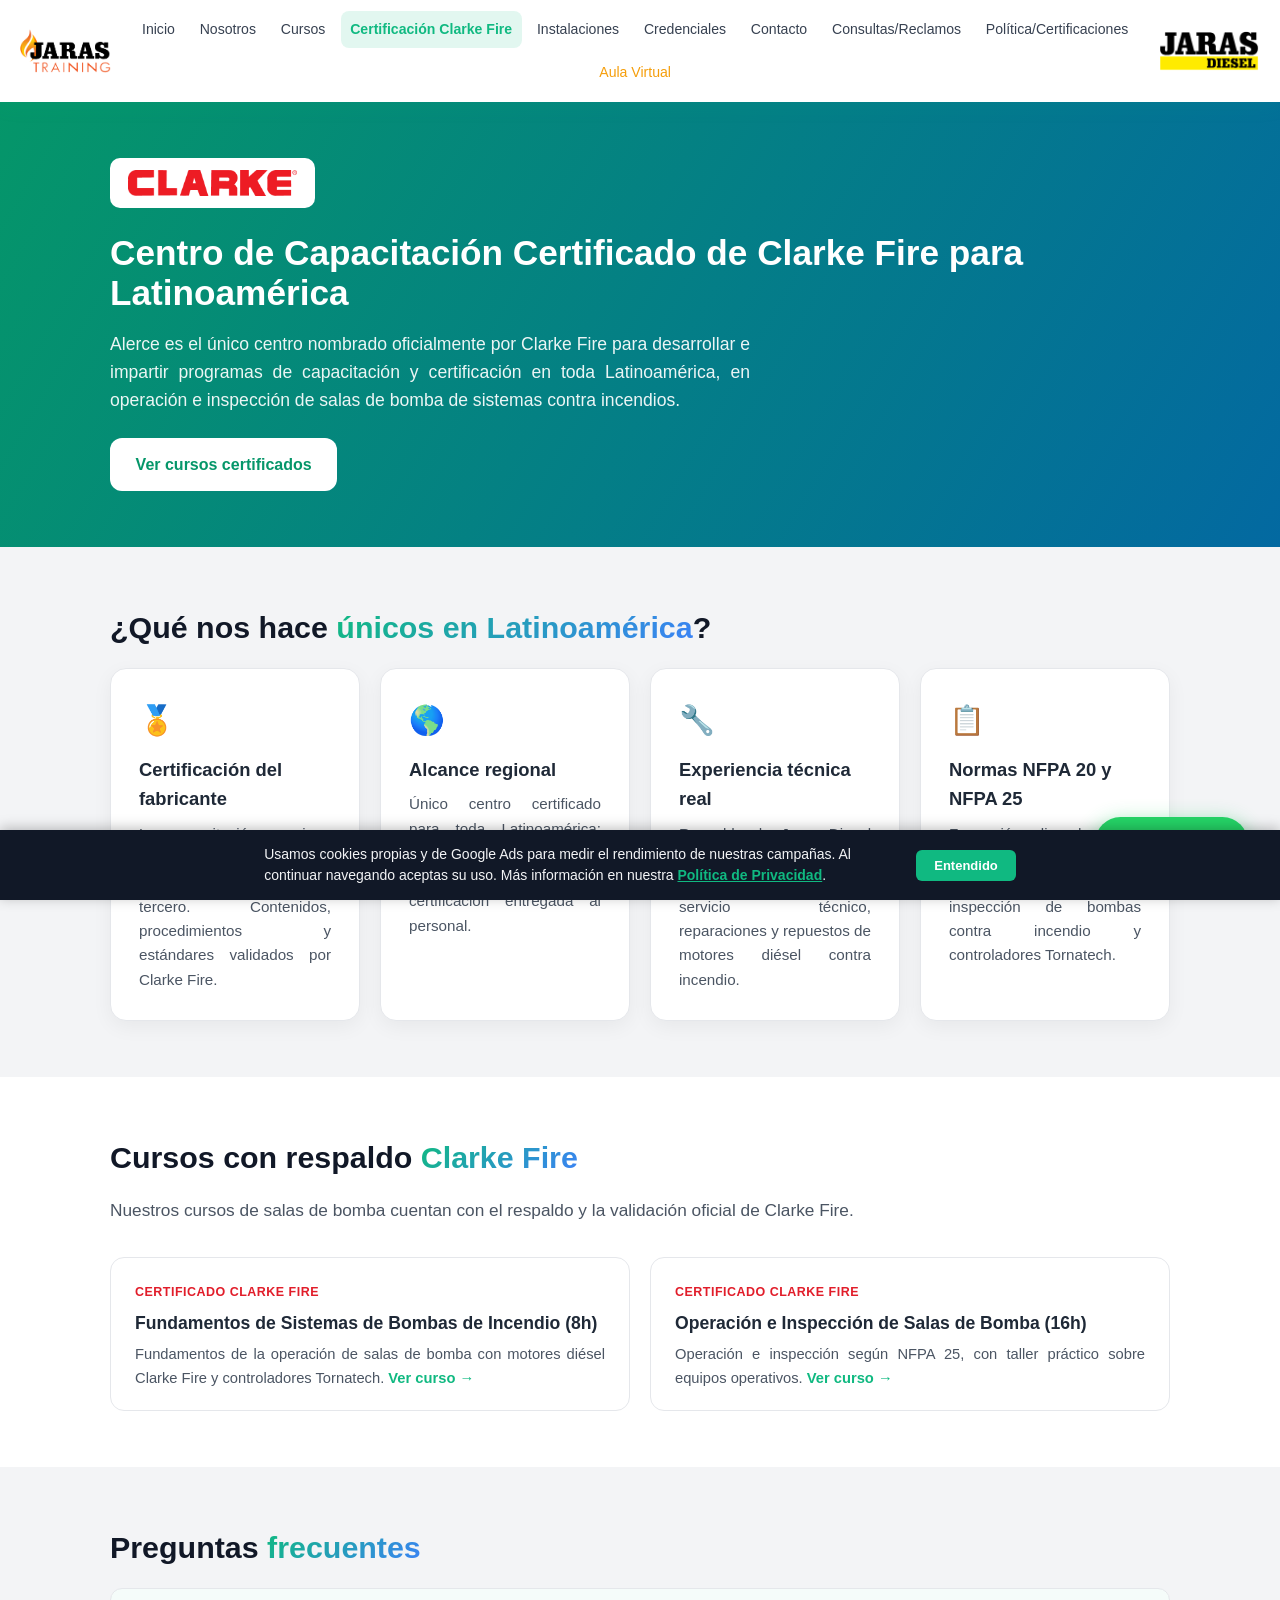
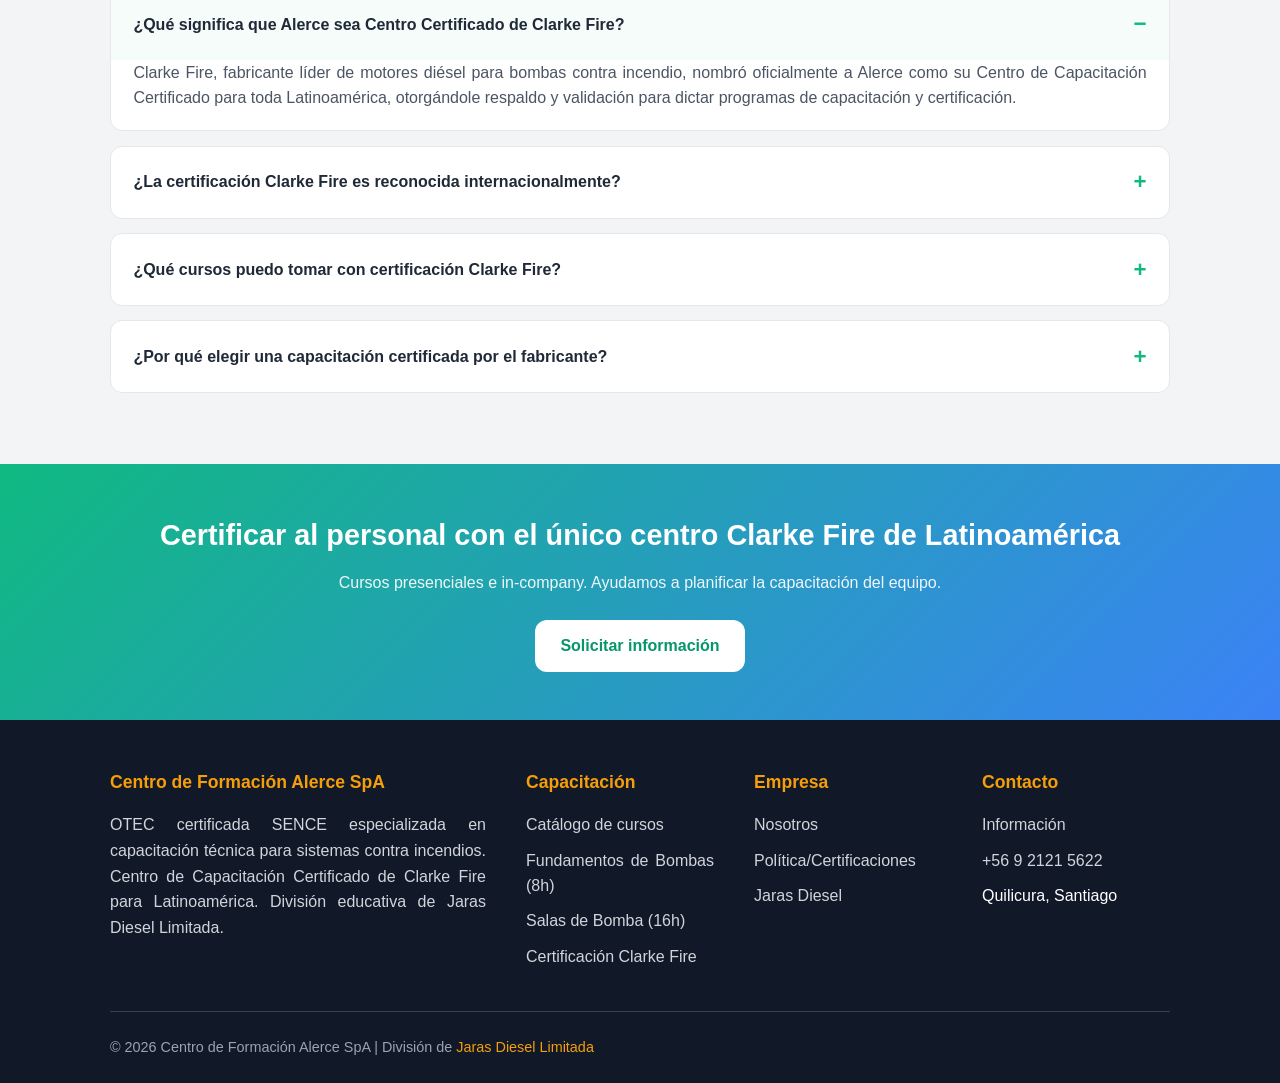
==== certificacion-clarke-fire.html @ 4ade0d6e "Sitio jarastraining.cl Co-Authored-By: Claude Opus 5.5 <noreply@anthropic.com>" ====
<!DOCTYPE html>
<html lang="es">
<head>
    <meta charset="UTF-8">
    <!-- Google Ads tag (gtag.js) -->
    <script async src="https://www.googletagmanager.com/gtag/js?id=AW-17951689812"></script>
    <script>
      window.dataLayer = window.dataLayer || [];
      function gtag(){dataLayer.push(arguments);}
      gtag('js', new Date());
      gtag('config', 'AW-17951689812');
    </script>
    <script src="cookie-banner.js" defer></script>
    <meta name="viewport" content="width=device-width, initial-scale=1.0">
    <title>Certificación Clarke Fire para Latinoamérica | Centro de Formación Alerce</title>
    <meta name="description" content="Alerce es el único Centro de Capacitación Certificado de Clarke Fire para Latinoamérica. Capacítate y certifícate en operación e inspección de salas de bomba contra incendios (NFPA 20/25).">
    <meta name="keywords" content="certificación Clarke Fire, centro certificado Clarke Fire Latinoamérica, capacitación Clarke Fire, curso bombas contra incendio Clarke, certificación NFPA 20, inspección NFPA 25, controladores Tornatech, capacitación salas de bomba, OTEC SENCE contra incendios">
    <meta name="robots" content="index, follow, max-image-preview:large">
    <link rel="canonical" href="https://jarastraining.cl/certificacion-clarke-fire.html">
    <meta name="geo.region" content="CL-RM">
    <meta name="geo.placename" content="Santiago, Chile">
    <meta property="og:type" content="website">
    <meta property="og:site_name" content="Centro de Formación Alerce SpA">
    <meta property="og:locale" content="es_CL">
    <meta property="og:title" content="Certificación Clarke Fire para Latinoamérica | Centro de Formación Alerce">
    <meta property="og:description" content="Único Centro de Capacitación Certificado de Clarke Fire para toda Latinoamérica. Cursos de salas de bomba contra incendios NFPA 20/25.">
    <meta property="og:url" content="https://jarastraining.cl/certificacion-clarke-fire.html">
    <meta property="og:image" content="https://jarastraining.cl/credenciales/clarke-logo.png">
    <script type="application/ld+json">
    {
        "@context": "https://schema.org",
        "@type": "WebPage",
        "name": "Certificación Clarke Fire para Latinoamérica",
        "description": "Centro de Formación Alerce SpA es el Centro de Capacitación Certificado de Clarke Fire para Latinoamérica.",
        "url": "https://jarastraining.cl/certificacion-clarke-fire.html",
        "about": {
            "@type": "EducationalOrganization",
            "name": "Centro de Formación Alerce SpA",
            "url": "https://jarastraining.cl/",
            "hasCredential": {
                "@type": "EducationalOccupationalCredential",
                "credentialCategory": "Certification",
                "name": "Centro de Capacitación Certificado de Clarke Fire para Latinoamérica",
                "description": "Nombramiento oficial de Clarke Fire que respalda y valida a Centro de Formación Alerce SpA para desarrollar e impartir programas de capacitación y certificación en Latinoamérica.",
                "recognizedBy": {"@type": "Organization", "name": "Clarke Fire Protection Products", "url": "https://www.clarkefire.com"}
            }
        }
    }
    </script>
    <script type="application/ld+json">
    {
        "@context": "https://schema.org",
        "@type": "FAQPage",
        "mainEntity": [
            {
                "@type": "Question",
                "name": "¿Qué significa que Alerce sea Centro Certificado de Clarke Fire?",
                "acceptedAnswer": {"@type": "Answer", "text": "Significa que Clarke Fire, fabricante líder de motores diésel para bombas contra incendio, nombró oficialmente a Alerce como su Centro de Capacitación Certificado para toda Latinoamérica, otorgándole respaldo y validación para dictar programas de capacitación y certificación."}
            },
            {
                "@type": "Question",
                "name": "¿La certificación Clarke Fire es reconocida internacionalmente?",
                "acceptedAnswer": {"@type": "Answer", "text": "Sí. Al ser un nombramiento directo del fabricante Clarke Fire (Cincinnati, EE.UU.) para Latinoamérica, la capacitación cuenta con reconocimiento y validación oficial de la marca a nivel internacional."}
            },
            {
                "@type": "Question",
                "name": "¿Qué cursos puedo tomar con certificación Clarke Fire?",
                "acceptedAnswer": {"@type": "Answer", "text": "Los cursos de Fundamentos de Sistemas de Bombas de Incendio (8h) y Operación e Inspección de Salas de Bomba (16h), enfocados en motores Clarke Fire, controladores Tornatech y normas NFPA 20 y NFPA 25."}
            },
            {
                "@type": "Question",
                "name": "¿Por qué elegir una capacitación certificada por el fabricante?",
                "acceptedAnswer": {"@type": "Answer", "text": "Porque asegura que los contenidos, procedimientos y estándares provienen directamente del fabricante de los equipos, garantizando la máxima competencia técnica y seguridad operativa para el personal capacitado."}
            }
        ]
    }
    </script>
    <style>
        :root {
            --primary-color: #10b981;
            --primary-dark: #059669;
            --secondary-color: #3b82f6;
            --accent-color: #f59e0b;
            --clarke-red: #e11d2a;
            --gray-100: #f3f4f6;
            --gray-200: #e5e7eb;
            --gray-300: #d1d5db;
            --gray-600: #4b5563;
            --gray-700: #374151;
            --gray-800: #1f2937;
            --gray-900: #111827;
            --gradient-primary: linear-gradient(135deg, #10b981 0%, #3b82f6 100%);
        }
        * { margin: 0; padding: 0; box-sizing: border-box; }
        body { font-family: 'Segoe UI', Tahoma, Geneva, Verdana, sans-serif; line-height: 1.6; color: var(--gray-800); background: #fff; }
        .container { max-width: 1100px; margin: 0 auto; padding: 0 20px; }
        .header { background: white; box-shadow: 0 2px 20px rgba(16,185,129,0.1); position: sticky; top: 0; z-index: 1000; }
        .nav { display: flex; justify-content: space-between; align-items: center; padding: 1rem 0; gap: 2rem; }
        .logo { display: flex; align-items: center; gap: 12px; text-decoration: none; }
        .logo img { height: 45px; width: auto; }
        .nav-menu { display: flex; list-style: none; gap: 1.2rem; align-items: center; flex: 1; justify-content: center; }
        .nav-link { text-decoration: none; color: var(--gray-800); font-weight: 500; padding: 0.5rem 0.7rem; border-radius: 8px; white-space: nowrap; font-size: 0.92rem; transition: all 0.3s ease; }
        .nav-link:hover, .nav-link.active { color: var(--primary-color); background: rgba(16,185,129,0.1); }
        .logo-jaras-diesel { height: 45px; width: auto; }
        .mobile-menu-toggle { display: none; background: var(--gradient-primary); border: none; color: white; padding: 0.5rem; border-radius: 8px; font-size: 1.2rem; cursor: pointer; }

        .hero { background: linear-gradient(120deg, #059669 0%, #0369a1 100%); color: white; padding: 3.5rem 0; }
        .hero .container { display: flex; align-items: center; gap: 2.5rem; flex-wrap: wrap; }
        .hero-badge { display: inline-block; background: #fff; border-radius: 10px; padding: 12px 18px; margin-bottom: 1.1rem; }
        .hero-badge img { height: 26px; display: block; }
        .hero-text { flex: 1; min-width: 300px; }
        .hero h1 { font-size: 2.2rem; font-weight: 900; line-height: 1.15; margin-bottom: 1rem; }
        .hero p { font-size: 1.1rem; opacity: 0.92; margin-bottom: 1.5rem; max-width: 640px; }
        .hero-cta { display: flex; gap: 1rem; flex-wrap: wrap; }
        .btn { display: inline-block; padding: 0.85rem 1.6rem; border-radius: 12px; font-weight: 700; text-decoration: none; font-size: 1rem; transition: all 0.3s ease; }
        .btn-white { background: #fff; color: var(--primary-dark); }
        .btn-white:hover { transform: translateY(-2px); box-shadow: 0 8px 25px rgba(0,0,0,0.2); }
        .btn-ghost { background: rgba(255,255,255,0.12); color: #fff; border: 2px solid rgba(255,255,255,0.5); }
        .btn-ghost:hover { background: rgba(255,255,255,0.2); }

        .section { padding: 3.5rem 0; }
        .section h2 { font-size: 1.9rem; font-weight: 800; margin-bottom: 1rem; color: var(--gray-900); }
        .section h2 span { background: var(--gradient-primary); -webkit-background-clip: text; -webkit-text-fill-color: transparent; }
        .section p.lead { font-size: 1.08rem; color: var(--gray-600); max-width: 760px; margin-bottom: 2rem; }
        .cards { display: grid; grid-template-columns: repeat(4, 1fr); gap: 1.25rem; }
        @media (max-width: 900px) { .cards { grid-template-columns: repeat(2, 1fr); } }
        @media (max-width: 560px) { .cards { grid-template-columns: 1fr; } }
        .card { background: #fff; border: 1px solid var(--gray-200); border-radius: 16px; padding: 1.75rem; box-shadow: 0 6px 20px rgba(0,0,0,0.05); }
        .card .icon { font-size: 1.8rem; margin-bottom: 0.75rem; }
        .card h3 { font-size: 1.15rem; font-weight: 700; margin-bottom: 0.5rem; color: var(--gray-800); }
        .card p { color: var(--gray-600); font-size: 0.95rem; }
        .alt { background: var(--gray-100); }

        .cert-strip { display: flex; align-items: center; gap: 2rem; background: #fff; border: 1px solid var(--gray-200); border-left: 5px solid var(--clarke-red); border-radius: 16px; padding: 1.75rem 2rem; flex-wrap: wrap; }
        .cert-strip img { height: 40px; }
        .cert-strip .cert-txt { flex: 1; min-width: 260px; color: var(--gray-700); }
        .cert-strip .cert-txt strong { color: var(--clarke-red); }

        .course-links { display: grid; grid-template-columns: repeat(auto-fit, minmax(280px, 1fr)); gap: 1.25rem; margin-top: 1.5rem; }
        .course-links a { display: block; background: #fff; border: 1px solid var(--gray-200); border-radius: 14px; padding: 1.25rem 1.5rem; text-decoration: none; color: var(--gray-800); transition: all 0.3s ease; }
        .course-links a:hover { border-color: var(--primary-color); transform: translateY(-3px); box-shadow: 0 10px 25px rgba(16,185,129,0.15); }
        .course-links .cl-tag { font-size: 0.78rem; font-weight: 700; color: var(--clarke-red); text-transform: uppercase; letter-spacing: 0.04em; }
        .course-links h3 { font-size: 1.1rem; margin: 0.35rem 0; }
        .course-links span.arrow { color: var(--primary-color); font-weight: 700; }

        .faq details { background: #fff; border: 1px solid var(--gray-200); border-radius: 12px; margin-bottom: 0.9rem; overflow: hidden; }
        .faq summary { cursor: pointer; padding: 1.1rem 1.4rem; font-weight: 600; color: var(--gray-800); list-style: none; display: flex; justify-content: space-between; align-items: center; gap: 1rem; }
        .faq summary::-webkit-details-marker { display: none; }
        .faq summary::after { content: '+'; color: var(--primary-color); font-size: 1.4rem; font-weight: 700; }
        .faq details[open] summary::after { content: '−'; }
        .faq details[open] summary { background: rgba(16,185,129,0.04); }
        .faq .faq-body { padding: 0 1.4rem 1.2rem; color: var(--gray-600); }

        .cta-final { background: var(--gradient-primary); color: #fff; text-align: center; padding: 3rem 0; }
        .cta-final h2 { font-size: 1.8rem; font-weight: 800; margin-bottom: 0.75rem; }
        .cta-final p { opacity: 0.92; margin-bottom: 1.5rem; }

        .footer { background: var(--gray-900); color: white; padding: 3rem 0 1.5rem; }
        .footer-grid { display: grid; grid-template-columns: 2fr 1fr 1fr 1fr; gap: 2.5rem; margin-bottom: 2rem; }
        .footer-section h3 { margin-bottom: 1rem; color: var(--accent-color); font-size: 1.1rem; }
        .footer-section p, .footer-section ul li a { color: var(--gray-300); line-height: 1.6; }
        .footer-section ul { list-style: none; }
        .footer-section ul li { margin-bottom: 0.6rem; }
        .footer-section ul li a { text-decoration: none; transition: color 0.3s; }
        .footer-section ul li a:hover { color: white; }
        .footer-bottom { border-top: 1px solid var(--gray-700); padding-top: 1.5rem; text-align: center; color: #9ca3af; font-size: 0.9rem; }
        .footer-bottom a { color: var(--accent-color); text-decoration: none; }

        .whatsapp-float { position: fixed; bottom: 2rem; right: 2rem; z-index: 9999; background: #25D366; color: white; border-radius: 50px; padding: 0.85rem 1.4rem; display: flex; align-items: center; gap: 0.6rem; text-decoration: none; font-weight: 600; font-size: 0.95rem; box-shadow: 0 4px 20px rgba(37,211,102,0.45); transition: all 0.3s ease; }
        .whatsapp-float:hover { background: #1ebe5d; transform: translateY(-3px); }
        .whatsapp-float svg { width: 24px; height: 24px; }

        @media (max-width: 900px) { .footer-grid { grid-template-columns: 1fr 1fr; } }
        @media (max-width: 768px) {
            .mobile-menu-toggle { display: block; }
            .nav-menu { display: none; position: absolute; top: 100%; left: 0; right: 0; background: rgba(255,255,255,0.98); flex-direction: column; padding: 1.5rem; box-shadow: 0 10px 25px rgba(0,0,0,0.1); }
            .nav-menu.active { display: flex; }
            .logo-jaras-diesel { display: none; }
            .hero h1 { font-size: 1.7rem; }
            .footer-grid { grid-template-columns: 1fr; }
            .whatsapp-float span { display: none; }
            .whatsapp-float { padding: 0.9rem; border-radius: 50%; }
        }
    </style>
    <link rel="stylesheet" href="justificado.css">
    <script src="site-nav.js" defer></script>
<style id="pie-abajo">html{min-height:100%}body{min-height:100vh;display:flex;flex-direction:column}body>*{flex-shrink:0}body>footer{margin-top:auto!important}</style>
</head>
<body>
    <header class="header">
        <div class="container">
            <nav class="nav">
                <a href="index.html" class="logo"><img src="logo-jdt.png" alt="Centro de Formación Alerce"></a>
                <button class="mobile-menu-toggle" aria-label="Abrir menú">☰</button>
                <ul class="nav-menu">
                    <li><a href="index.html" class="nav-link">Inicio</a></li>
                    <li><a href="nosotros.html" class="nav-link">Nosotros</a></li>
                    <li><a href="cursos.html" class="nav-link">Cursos</a></li>
                    <li><a href="certificacion-clarke-fire.html" class="nav-link active">Certificación Clarke Fire</a></li>
                    <li><a href="contacto.html" class="nav-link">Contacto</a></li>
                    <li><a href="politica-certificaciones.html" class="nav-link">Política/Certificaciones</a></li>
                    <li><a href="https://clases.sercloud.cl/" target="_blank" class="nav-link" style="color: var(--accent-color);" rel="noopener">Aula Virtual</a></li>
                </ul>
                <img src="logo-jaras-diesel.png" alt="Jaras Diesel" class="logo-jaras-diesel">
            </nav>
        </div>
    </header>

    <section class="hero">
        <div class="container">
            <div class="hero-text">
                <div class="hero-badge"><img src="credenciales/clarke-logo.png" alt="Clarke Fire"></div>
                <h1>Centro de Capacitación Certificado de Clarke Fire para Latinoamérica</h1>
                <p>Alerce es el único centro nombrado oficialmente por Clarke Fire para desarrollar e impartir programas de capacitación y certificación en toda Latinoamérica, en operación e inspección de salas de bomba de sistemas contra incendios.</p>
                <div class="hero-cta">
                    <a href="cursos.html" class="btn btn-white">Ver cursos certificados</a>
                </div>
            </div>
        </div>
    </section>

    <section class="section alt">
        <div class="container">
            <h2>¿Qué nos hace <span>únicos en Latinoamérica</span>?</h2>
            <div class="cards">
                <div class="card"><div class="icon">🏅</div><h3>Certificación del fabricante</h3><p>La capacitación proviene directamente del fabricante de los equipos, no de un tercero. Contenidos, procedimientos y estándares validados por Clarke Fire.</p></div>
                <div class="card"><div class="icon">🌎</div><h3>Alcance regional</h3><p>Único centro certificado para toda Latinoamérica: reconocimiento internacional de la certificación entregada al personal.</p></div>
                <div class="card"><div class="icon">🔧</div><h3>Experiencia técnica real</h3><p>Respaldo de Jaras Diesel como Máster Service Dealer Clarke Fire, con años de servicio técnico, reparaciones y repuestos de motores diésel contra incendio.</p></div>
                <div class="card"><div class="icon">📋</div><h3>Normas NFPA 20 y NFPA 25</h3><p>Formación alineada a las normas internacionales de instalación, operación e inspección de bombas contra incendio y controladores Tornatech.</p></div>
            </div>
        </div>
    </section>

    <section class="section">
        <div class="container">
            <h2>Cursos con respaldo <span>Clarke Fire</span></h2>
            <p class="lead">Nuestros cursos de salas de bomba cuentan con el respaldo y la validación oficial de Clarke Fire.</p>
            <div class="course-links">
                <a href="curso.html?slug=operacion-salas-bomba-8h">
                    <span class="cl-tag">Certificado Clarke Fire</span>
                    <h3>Fundamentos de Sistemas de Bombas de Incendio (8h)</h3>
                    <p style="color:var(--gray-600);font-size:0.92rem;">Fundamentos de la operación de salas de bomba con motores diésel Clarke Fire y controladores Tornatech. <span class="arrow">Ver curso →</span></p>
                </a>
                <a href="curso.html?slug=operacion-salas-bomba-16h">
                    <span class="cl-tag">Certificado Clarke Fire</span>
                    <h3>Operación e Inspección de Salas de Bomba (16h)</h3>
                    <p style="color:var(--gray-600);font-size:0.92rem;">Operación e inspección según NFPA 25, con taller práctico sobre equipos operativos. <span class="arrow">Ver curso →</span></p>
                </a>
            </div>
        </div>
    </section>

    <section class="section alt">
        <div class="container faq">
            <h2>Preguntas <span>frecuentes</span></h2>
            <details open>
                <summary>¿Qué significa que Alerce sea Centro Certificado de Clarke Fire?</summary>
                <div class="faq-body">Clarke Fire, fabricante líder de motores diésel para bombas contra incendio, nombró oficialmente a Alerce como su Centro de Capacitación Certificado para toda Latinoamérica, otorgándole respaldo y validación para dictar programas de capacitación y certificación.</div>
            </details>
            <details>
                <summary>¿La certificación Clarke Fire es reconocida internacionalmente?</summary>
                <div class="faq-body">Sí. Al ser un nombramiento directo del fabricante Clarke Fire (Cincinnati, EE.UU.) para Latinoamérica, la capacitación cuenta con reconocimiento y validación oficial de la marca a nivel internacional.</div>
            </details>
            <details>
                <summary>¿Qué cursos puedo tomar con certificación Clarke Fire?</summary>
                <div class="faq-body">Los cursos de Fundamentos de Sistemas de Bombas de Incendio (8h) y Operación e Inspección de Salas de Bomba (16h), enfocados en motores Clarke Fire, controladores Tornatech y normas NFPA 20 y NFPA 25.</div>
            </details>
            <details>
                <summary>¿Por qué elegir una capacitación certificada por el fabricante?</summary>
                <div class="faq-body">Porque asegura que los contenidos, procedimientos y estándares provienen directamente del fabricante de los equipos, garantizando la máxima competencia técnica y seguridad operativa para el personal capacitado.</div>
            </details>
        </div>
    </section>

    <section class="cta-final">
        <div class="container">
            <h2>Certificar al personal con el único centro Clarke Fire de Latinoamérica</h2>
            <p>Cursos presenciales e in-company. Ayudamos a planificar la capacitación del equipo.</p>
            <a href="contacto.html" class="btn btn-white">Solicitar información</a>
        </div>
    </section>

    <footer class="footer">
        <div class="container">
            <div class="footer-grid">
                <div class="footer-section">
                    <h3>Centro de Formación Alerce SpA</h3>
                    <p>OTEC certificada SENCE especializada en capacitación técnica para sistemas contra incendios. Centro de Capacitación Certificado de Clarke Fire para Latinoamérica. División educativa de Jaras Diesel Limitada.</p>
                </div>
                <div class="footer-section">
                    <h3>Capacitación</h3>
                    <ul>
                        <li><a href="cursos.html">Catálogo de cursos</a></li>
                        <li><a href="curso.html?slug=operacion-salas-bomba-8h">Fundamentos de Bombas (8h)</a></li>
                        <li><a href="curso.html?slug=operacion-salas-bomba-16h">Salas de Bomba (16h)</a></li>
                        <li><a href="certificacion-clarke-fire.html">Certificación Clarke Fire</a></li>
                    </ul>
                </div>
                <div class="footer-section">
                    <h3>Empresa</h3>
                    <ul>
                        <li><a href="nosotros.html">Nosotros</a></li>
                        <li><a href="politica-certificaciones.html">Política/Certificaciones</a></li>
                        <li><a href="https://jarasdiesel.cl" target="_blank" rel="noopener">Jaras Diesel</a></li>
                    </ul>
                </div>
                <div class="footer-section">
                    <h3>Contacto</h3>
                    <ul>
                        <li><a href="contacto.html">Información</a></li>
                        <li><a href="tel:+56921215622" target="_blank" rel="noopener">+56 9 2121 5622</a></li>
                        <li>Quilicura, Santiago</li>
                    </ul>
                </div>
            </div>
            <div class="footer-bottom">
                <p>&copy; 2026 Centro de Formación Alerce SpA | División de <a href="https://jarasdiesel.cl" target="_blank" rel="noopener">Jaras Diesel Limitada</a></p>
            </div>
        </div>
    </footer>

    <a href="https://wa.me/56921215622?text=Hola%2C%20quiero%20informaci%C3%B3n%20sobre%20la%20certificaci%C3%B3n%20Clarke%20Fire" target="_blank" rel="noopener noreferrer" class="whatsapp-float" aria-label="Contactar por WhatsApp">
        <svg viewBox="0 0 24 24" fill="currentColor" xmlns="http://www.w3.org/2000/svg"><path d="M17.472 14.382c-.297-.149-1.758-.867-2.03-.967-.273-.099-.471-.148-.67.15-.197.297-.767.966-.94 1.164-.173.199-.347.223-.644.075-.297-.15-1.255-.463-2.39-1.475-.883-.788-1.48-1.761-1.653-2.059-.173-.297-.018-.458.13-.606.134-.133.298-.347.446-.52.149-.174.198-.298.298-.497.099-.198.05-.371-.025-.52-.075-.149-.669-1.612-.916-2.207-.242-.579-.487-.5-.669-.51-.173-.008-.371-.01-.57-.01-.198 0-.52.074-.792.372-.272.297-1.04 1.016-1.04 2.479 0 1.462 1.065 2.875 1.213 3.074.149.198 2.096 3.2 5.077 4.487.709.306 1.262.489 1.694.625.712.227 1.36.195 1.871.118.571-.085 1.758-.719 2.006-1.413.248-.694.248-1.289.173-1.413-.074-.124-.272-.198-.57-.347m-5.421 7.403h-.004a9.87 9.87 0 01-5.031-1.378l-.361-.214-3.741.982.998-3.648-.235-.374a9.86 9.86 0 01-1.51-5.26c.001-5.45 4.436-9.884 9.888-9.884 2.64 0 5.122 1.03 6.988 2.898a9.825 9.825 0 012.893 6.994c-.003 5.45-4.437 9.884-9.885 9.884m8.413-18.297A11.815 11.815 0 0012.05 0C5.495 0 .16 5.335.157 11.892c0 2.096.547 4.142 1.588 5.945L.057 24l6.305-1.654a11.882 11.882 0 005.683 1.448h.005c6.554 0 11.89-5.335 11.893-11.893a11.821 11.821 0 00-3.48-8.413z"/></svg>
        <span>WhatsApp</span>
    </a>

    <script>
        document.querySelector('.mobile-menu-toggle').addEventListener('click', function() {
            document.querySelector('.nav-menu').classList.toggle('active');
        });
    </script>
</body>
</html>
---- justificado.css ----
/* Alerce — justificar el texto de contenido del sitio.
   Se fuerza (!important) sobre párrafos, listas y bloques de texto.
   Los encabezados de página, subtítulos de hero y bloques CTA que están
   centrados por diseño se mantienen centrados con una excepción explícita.
   NO se tocan los títulos (h1–h6), nav, botones ni badges.
   Se carga al final del <head>. */
p, li, dd, dt, blockquote, figcaption, td, th, caption,
.faq-body, .cert-txt, .credential-description, .course-description,
.contact-item p, .highlight-box, .contact-box, .privacy-highlight {
    text-align: justify !important;
    text-justify: inter-word;
    hyphens: none;
}

/* Bloques centrados por diseño: se mantienen centrados. */
.banner p, .banner li,
.subtitle, .hero-subtitle, .milestone-subtitle,
.cta-final p, .cta-final li, .cta-note, .cta-card p,
.cta-buttons, .page-header p, .doc-hero p,
.exclusive-badge, .update-date {
    text-align: center !important;
}
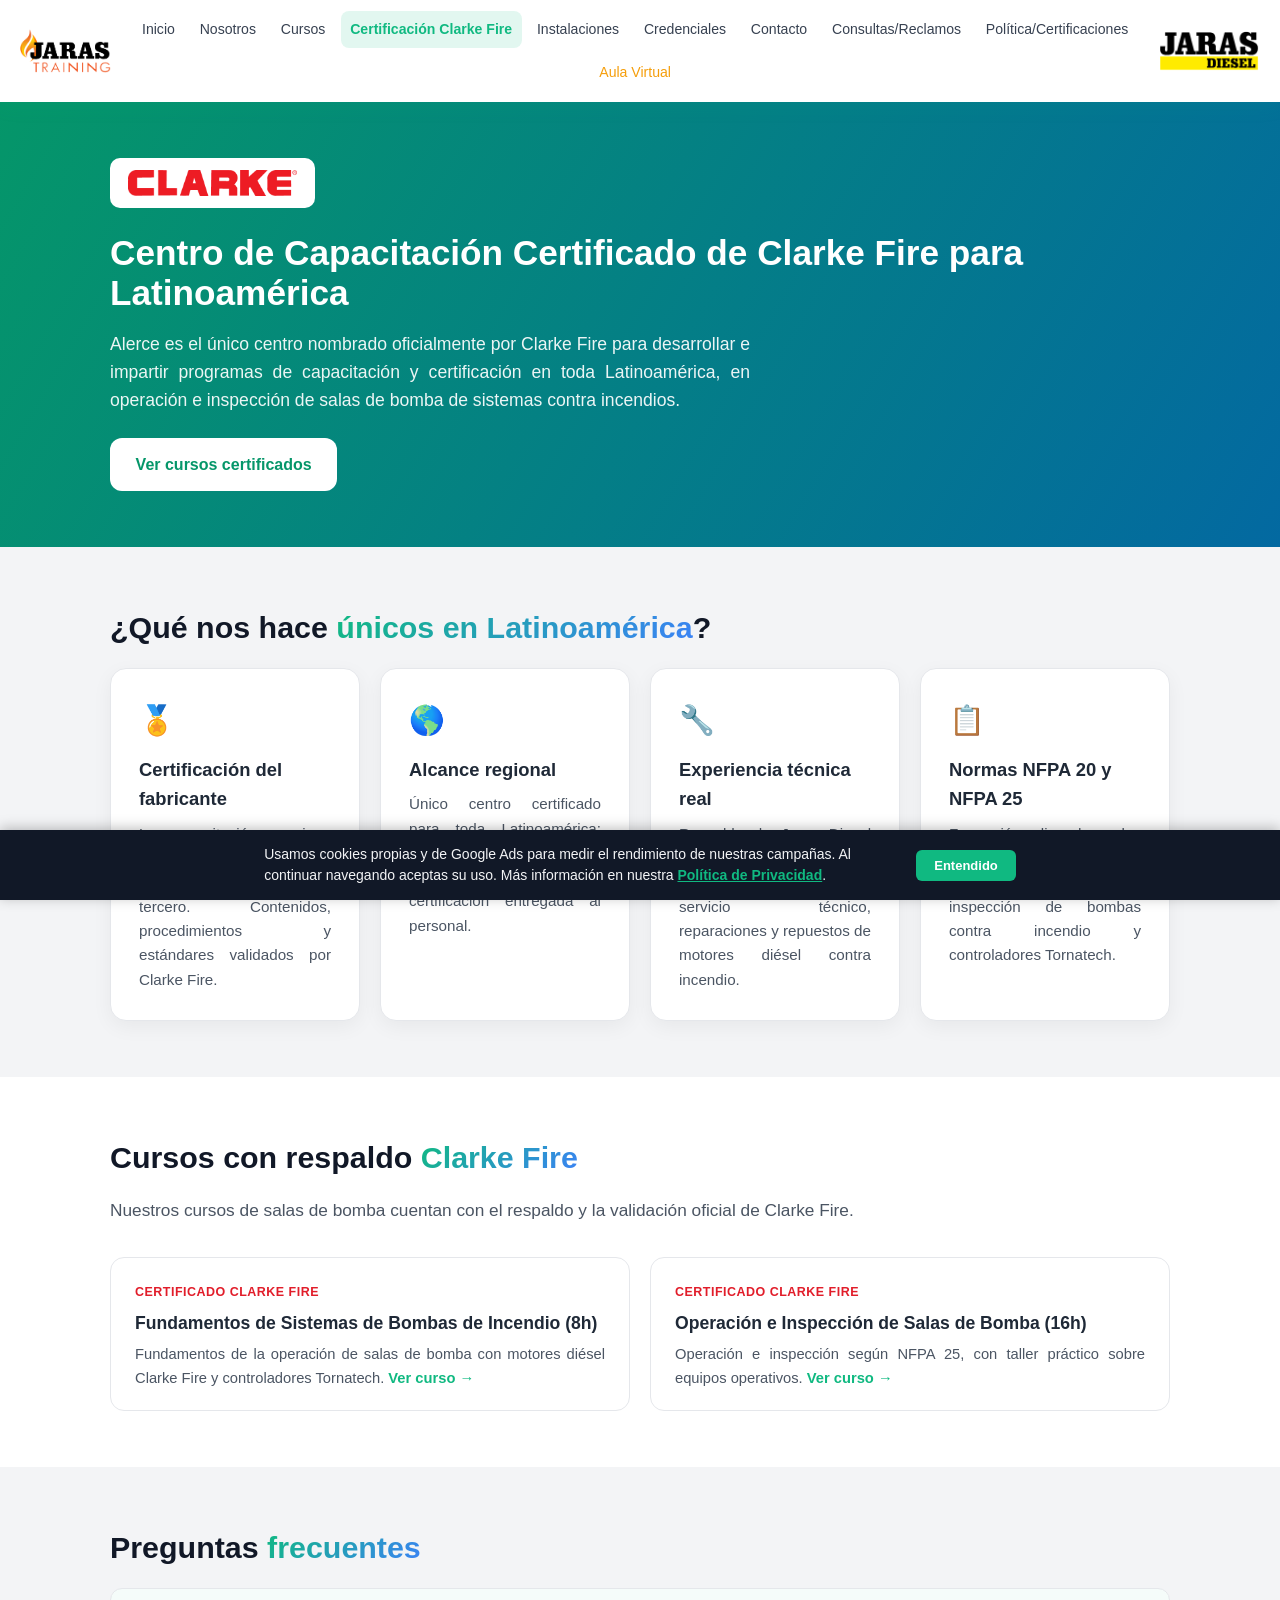
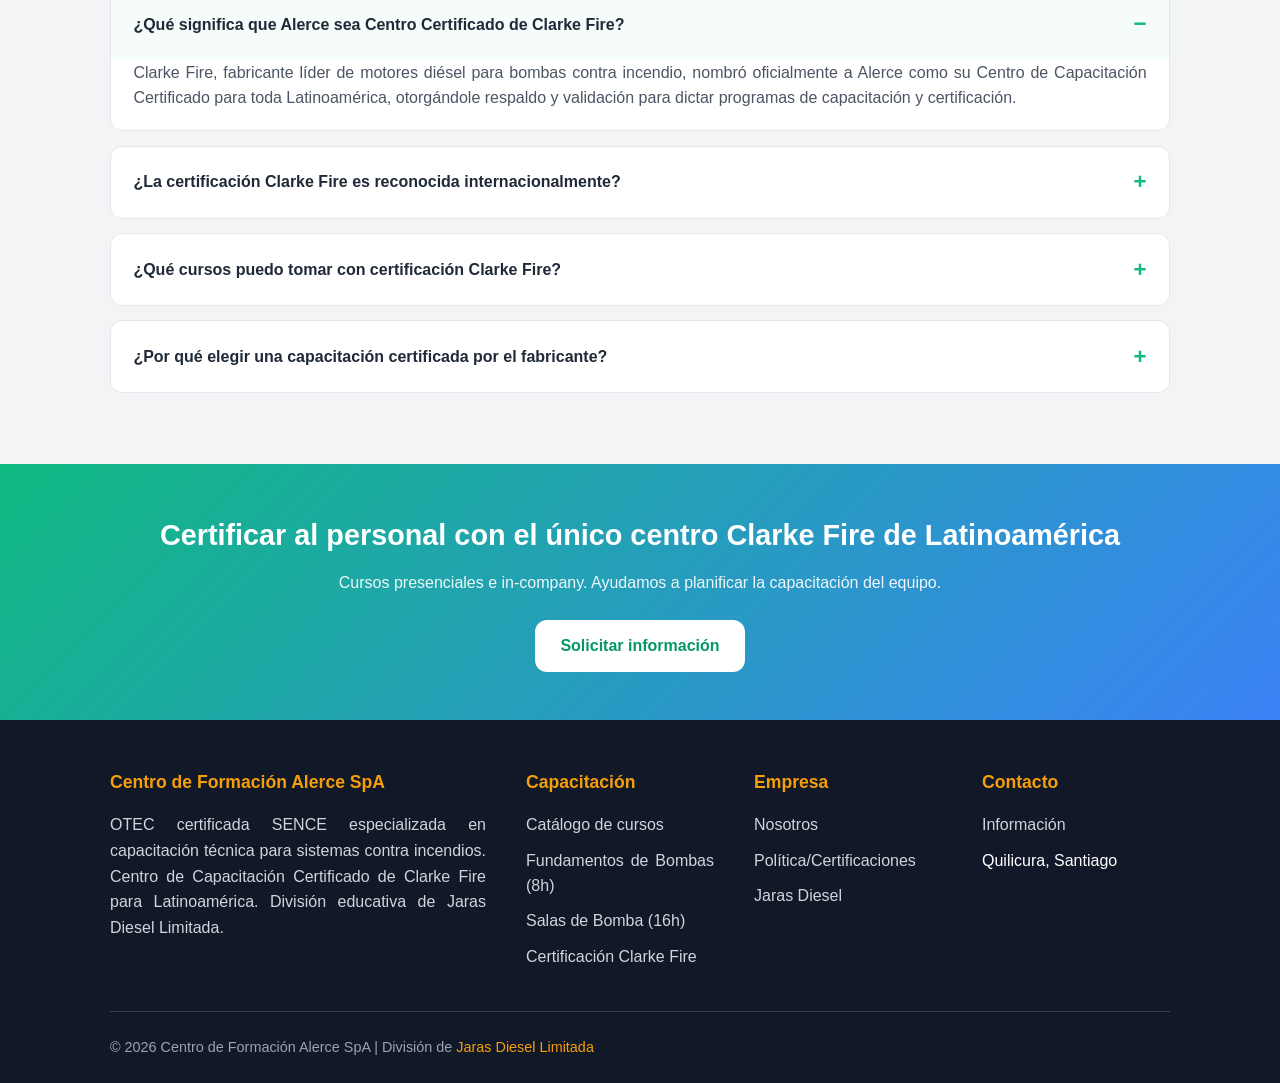
==== commit 9a6190dd: "Sitio sin teléfonos Co-Authored-By: Claude Opus 5.5 <noreply@anthropic.com>" ====
--- a/certificacion-clarke-fire.html
+++ b/certificacion-clarke-fire.html
@@ -308,7 +308,6 @@
                     <h3>Contacto</h3>
                     <ul>
                         <li><a href="contacto.html">Información</a></li>
-                        <li><a href="tel:+56921215622" target="_blank" rel="noopener">+56 9 2121 5622</a></li>
                         <li>Quilicura, Santiago</li>
                     </ul>
                 </div>
@@ -319,10 +318,6 @@
         </div>
     </footer>
 
-    <a href="https://wa.me/56921215622?text=Hola%2C%20quiero%20informaci%C3%B3n%20sobre%20la%20certificaci%C3%B3n%20Clarke%20Fire" target="_blank" rel="noopener noreferrer" class="whatsapp-float" aria-label="Contactar por WhatsApp">
-        <svg viewBox="0 0 24 24" fill="currentColor" xmlns="http://www.w3.org/2000/svg"><path d="M17.472 14.382c-.297-.149-1.758-.867-2.03-.967-.273-.099-.471-.148-.67.15-.197.297-.767.966-.94 1.164-.173.199-.347.223-.644.075-.297-.15-1.255-.463-2.39-1.475-.883-.788-1.48-1.761-1.653-2.059-.173-.297-.018-.458.13-.606.134-.133.298-.347.446-.52.149-.174.198-.298.298-.497.099-.198.05-.371-.025-.52-.075-.149-.669-1.612-.916-2.207-.242-.579-.487-.5-.669-.51-.173-.008-.371-.01-.57-.01-.198 0-.52.074-.792.372-.272.297-1.04 1.016-1.04 2.479 0 1.462 1.065 2.875 1.213 3.074.149.198 2.096 3.2 5.077 4.487.709.306 1.262.489 1.694.625.712.227 1.36.195 1.871.118.571-.085 1.758-.719 2.006-1.413.248-.694.248-1.289.173-1.413-.074-.124-.272-.198-.57-.347m-5.421 7.403h-.004a9.87 9.87 0 01-5.031-1.378l-.361-.214-3.741.982.998-3.648-.235-.374a9.86 9.86 0 01-1.51-5.26c.001-5.45 4.436-9.884 9.888-9.884 2.64 0 5.122 1.03 6.988 2.898a9.825 9.825 0 012.893 6.994c-.003 5.45-4.437 9.884-9.885 9.884m8.413-18.297A11.815 11.815 0 0012.05 0C5.495 0 .16 5.335.157 11.892c0 2.096.547 4.142 1.588 5.945L.057 24l6.305-1.654a11.882 11.882 0 005.683 1.448h.005c6.554 0 11.89-5.335 11.893-11.893a11.821 11.821 0 00-3.48-8.413z"/></svg>
-        <span>WhatsApp</span>
-    </a>
 
     <script>
         document.querySelector('.mobile-menu-toggle').addEventListener('click', function() {
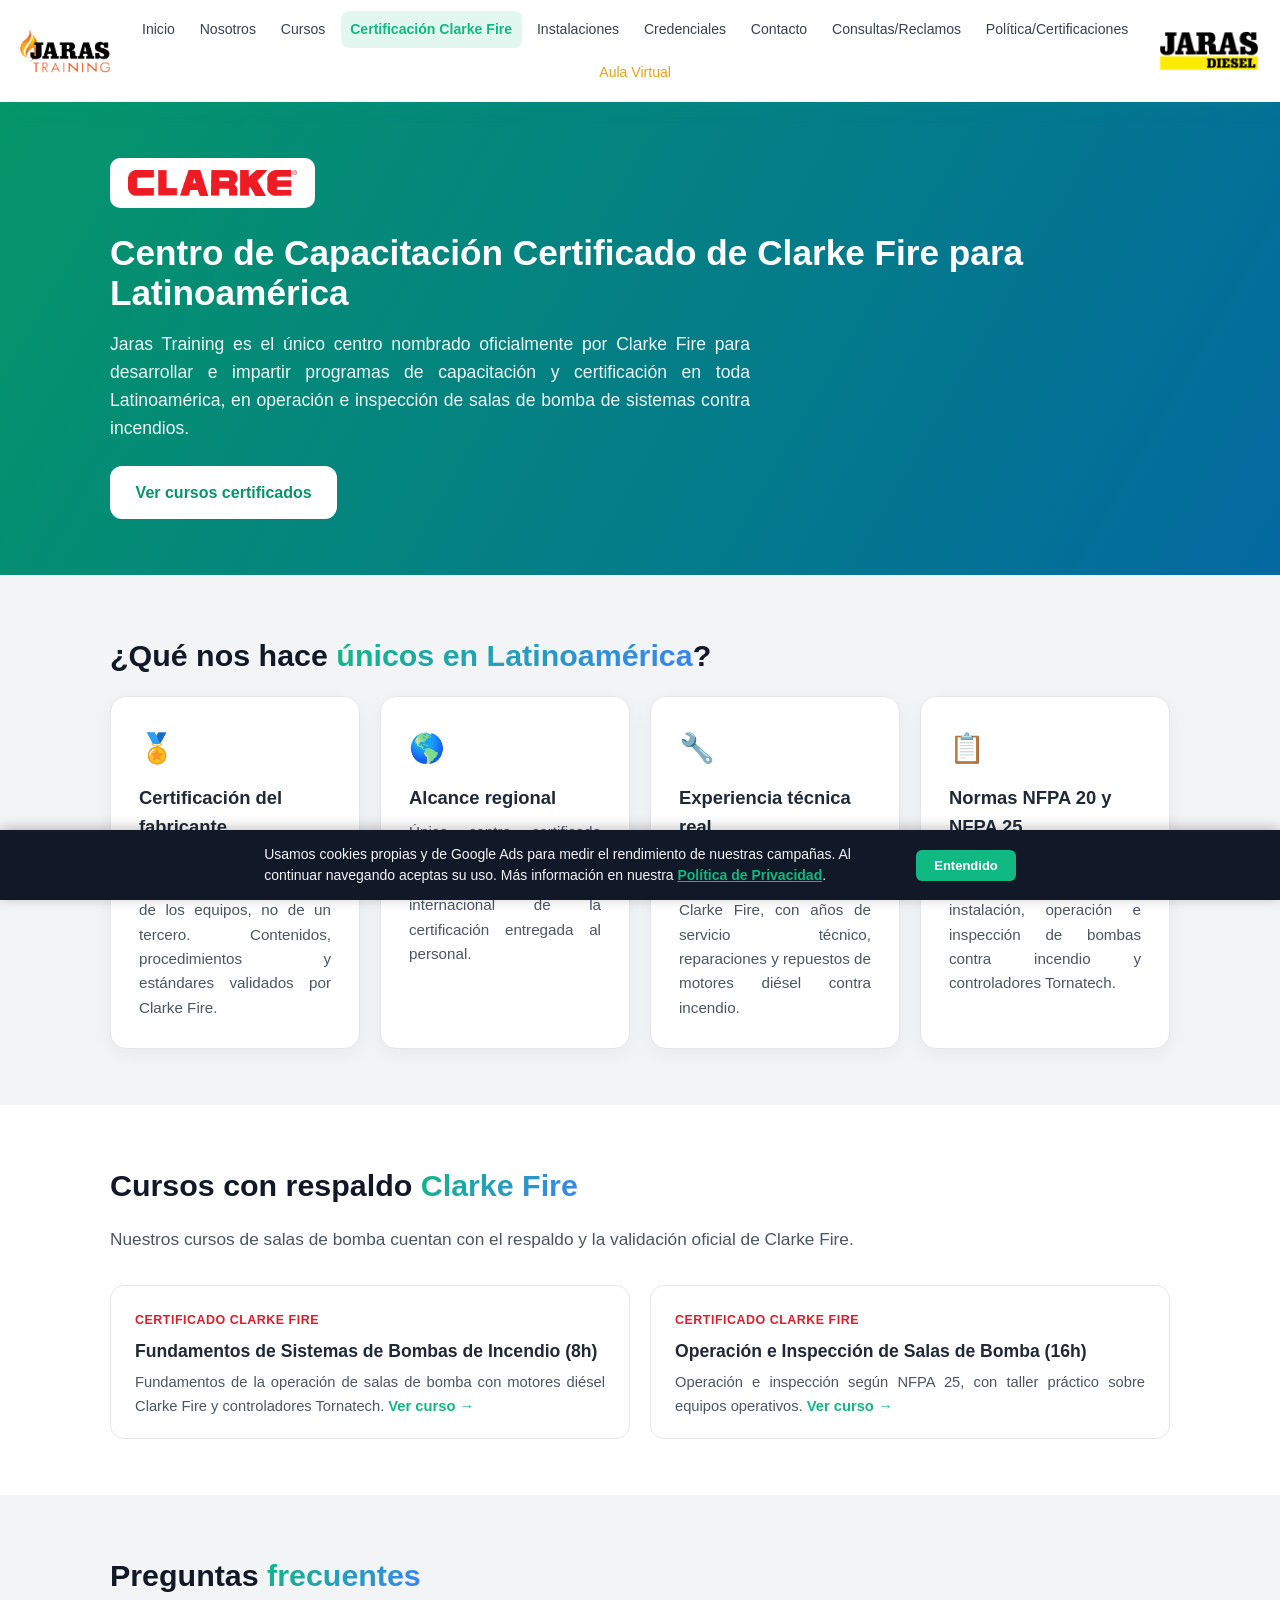
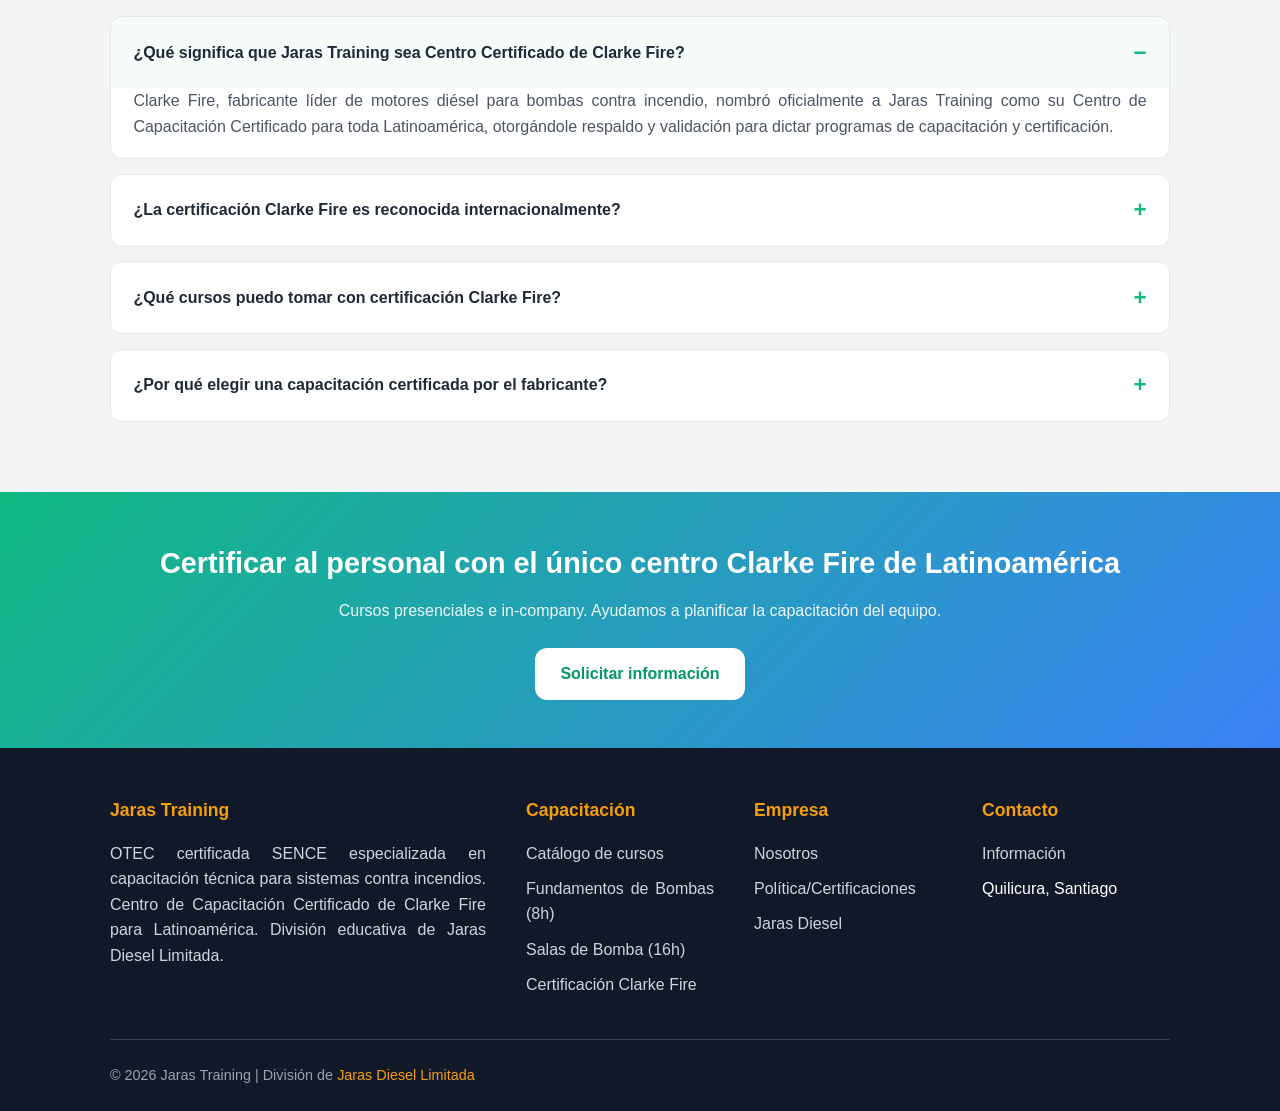
==== commit f348cd03: "Sitio: la marca vuelve a Jaras Training (fuera Centro de Formación Alerce) Co-Authored-By: Claude Op" ====
--- a/certificacion-clarke-fire.html
+++ b/certificacion-clarke-fire.html
@@ -12,17 +12,17 @@
     </script>
     <script src="cookie-banner.js" defer></script>
     <meta name="viewport" content="width=device-width, initial-scale=1.0">
-    <title>Certificación Clarke Fire para Latinoamérica | Centro de Formación Alerce</title>
-    <meta name="description" content="Alerce es el único Centro de Capacitación Certificado de Clarke Fire para Latinoamérica. Capacítate y certifícate en operación e inspección de salas de bomba contra incendios (NFPA 20/25).">
+    <title>Certificación Clarke Fire para Latinoamérica | Jaras Training</title>
+    <meta name="description" content="Jaras Training es el único Centro de Capacitación Certificado de Clarke Fire para Latinoamérica. Capacítate y certifícate en operación e inspección de salas de bomba contra incendios (NFPA 20/25).">
     <meta name="keywords" content="certificación Clarke Fire, centro certificado Clarke Fire Latinoamérica, capacitación Clarke Fire, curso bombas contra incendio Clarke, certificación NFPA 20, inspección NFPA 25, controladores Tornatech, capacitación salas de bomba, OTEC SENCE contra incendios">
     <meta name="robots" content="index, follow, max-image-preview:large">
     <link rel="canonical" href="https://jarastraining.cl/certificacion-clarke-fire.html">
     <meta name="geo.region" content="CL-RM">
     <meta name="geo.placename" content="Santiago, Chile">
     <meta property="og:type" content="website">
-    <meta property="og:site_name" content="Centro de Formación Alerce SpA">
+    <meta property="og:site_name" content="Jaras Training">
     <meta property="og:locale" content="es_CL">
-    <meta property="og:title" content="Certificación Clarke Fire para Latinoamérica | Centro de Formación Alerce">
+    <meta property="og:title" content="Certificación Clarke Fire para Latinoamérica | Jaras Training">
     <meta property="og:description" content="Único Centro de Capacitación Certificado de Clarke Fire para toda Latinoamérica. Cursos de salas de bomba contra incendios NFPA 20/25.">
     <meta property="og:url" content="https://jarastraining.cl/certificacion-clarke-fire.html">
     <meta property="og:image" content="https://jarastraining.cl/credenciales/clarke-logo.png">
@@ -31,17 +31,17 @@
         "@context": "https://schema.org",
         "@type": "WebPage",
         "name": "Certificación Clarke Fire para Latinoamérica",
-        "description": "Centro de Formación Alerce SpA es el Centro de Capacitación Certificado de Clarke Fire para Latinoamérica.",
+        "description": "Jaras Training es el Centro de Capacitación Certificado de Clarke Fire para Latinoamérica.",
         "url": "https://jarastraining.cl/certificacion-clarke-fire.html",
         "about": {
             "@type": "EducationalOrganization",
-            "name": "Centro de Formación Alerce SpA",
+            "name": "Jaras Training",
             "url": "https://jarastraining.cl/",
             "hasCredential": {
                 "@type": "EducationalOccupationalCredential",
                 "credentialCategory": "Certification",
                 "name": "Centro de Capacitación Certificado de Clarke Fire para Latinoamérica",
-                "description": "Nombramiento oficial de Clarke Fire que respalda y valida a Centro de Formación Alerce SpA para desarrollar e impartir programas de capacitación y certificación en Latinoamérica.",
+                "description": "Nombramiento oficial de Clarke Fire que respalda y valida a Jaras Training para desarrollar e impartir programas de capacitación y certificación en Latinoamérica.",
                 "recognizedBy": {"@type": "Organization", "name": "Clarke Fire Protection Products", "url": "https://www.clarkefire.com"}
             }
         }
@@ -54,8 +54,8 @@
         "mainEntity": [
             {
                 "@type": "Question",
-                "name": "¿Qué significa que Alerce sea Centro Certificado de Clarke Fire?",
-                "acceptedAnswer": {"@type": "Answer", "text": "Significa que Clarke Fire, fabricante líder de motores diésel para bombas contra incendio, nombró oficialmente a Alerce como su Centro de Capacitación Certificado para toda Latinoamérica, otorgándole respaldo y validación para dictar programas de capacitación y certificación."}
+                "name": "¿Qué significa que Jaras Training sea Centro Certificado de Clarke Fire?",
+                "acceptedAnswer": {"@type": "Answer", "text": "Significa que Clarke Fire, fabricante líder de motores diésel para bombas contra incendio, nombró oficialmente a Jaras Training como su Centro de Capacitación Certificado para toda Latinoamérica, otorgándole respaldo y validación para dictar programas de capacitación y certificación."}
             },
             {
                 "@type": "Question",
@@ -190,7 +190,7 @@
     <header class="header">
         <div class="container">
             <nav class="nav">
-                <a href="index.html" class="logo"><img src="logo-jdt.png" alt="Centro de Formación Alerce"></a>
+                <a href="index.html" class="logo"><img src="logo-jdt.png" alt="Jaras Training"></a>
                 <button class="mobile-menu-toggle" aria-label="Abrir menú">☰</button>
                 <ul class="nav-menu">
                     <li><a href="index.html" class="nav-link">Inicio</a></li>
@@ -211,7 +211,7 @@
             <div class="hero-text">
                 <div class="hero-badge"><img src="credenciales/clarke-logo.png" alt="Clarke Fire"></div>
                 <h1>Centro de Capacitación Certificado de Clarke Fire para Latinoamérica</h1>
-                <p>Alerce es el único centro nombrado oficialmente por Clarke Fire para desarrollar e impartir programas de capacitación y certificación en toda Latinoamérica, en operación e inspección de salas de bomba de sistemas contra incendios.</p>
+                <p>Jaras Training es el único centro nombrado oficialmente por Clarke Fire para desarrollar e impartir programas de capacitación y certificación en toda Latinoamérica, en operación e inspección de salas de bomba de sistemas contra incendios.</p>
                 <div class="hero-cta">
                     <a href="cursos.html" class="btn btn-white">Ver cursos certificados</a>
                 </div>
@@ -254,8 +254,8 @@
         <div class="container faq">
             <h2>Preguntas <span>frecuentes</span></h2>
             <details open>
-                <summary>¿Qué significa que Alerce sea Centro Certificado de Clarke Fire?</summary>
-                <div class="faq-body">Clarke Fire, fabricante líder de motores diésel para bombas contra incendio, nombró oficialmente a Alerce como su Centro de Capacitación Certificado para toda Latinoamérica, otorgándole respaldo y validación para dictar programas de capacitación y certificación.</div>
+                <summary>¿Qué significa que Jaras Training sea Centro Certificado de Clarke Fire?</summary>
+                <div class="faq-body">Clarke Fire, fabricante líder de motores diésel para bombas contra incendio, nombró oficialmente a Jaras Training como su Centro de Capacitación Certificado para toda Latinoamérica, otorgándole respaldo y validación para dictar programas de capacitación y certificación.</div>
             </details>
             <details>
                 <summary>¿La certificación Clarke Fire es reconocida internacionalmente?</summary>
@@ -284,7 +284,7 @@
         <div class="container">
             <div class="footer-grid">
                 <div class="footer-section">
-                    <h3>Centro de Formación Alerce SpA</h3>
+                    <h3>Jaras Training</h3>
                     <p>OTEC certificada SENCE especializada en capacitación técnica para sistemas contra incendios. Centro de Capacitación Certificado de Clarke Fire para Latinoamérica. División educativa de Jaras Diesel Limitada.</p>
                 </div>
                 <div class="footer-section">
@@ -313,7 +313,7 @@
                 </div>
             </div>
             <div class="footer-bottom">
-                <p>&copy; 2026 Centro de Formación Alerce SpA | División de <a href="https://jarasdiesel.cl" target="_blank" rel="noopener">Jaras Diesel Limitada</a></p>
+                <p>&copy; 2026 Jaras Training | División de <a href="https://jarasdiesel.cl" target="_blank" rel="noopener">Jaras Diesel Limitada</a></p>
             </div>
         </div>
     </footer>
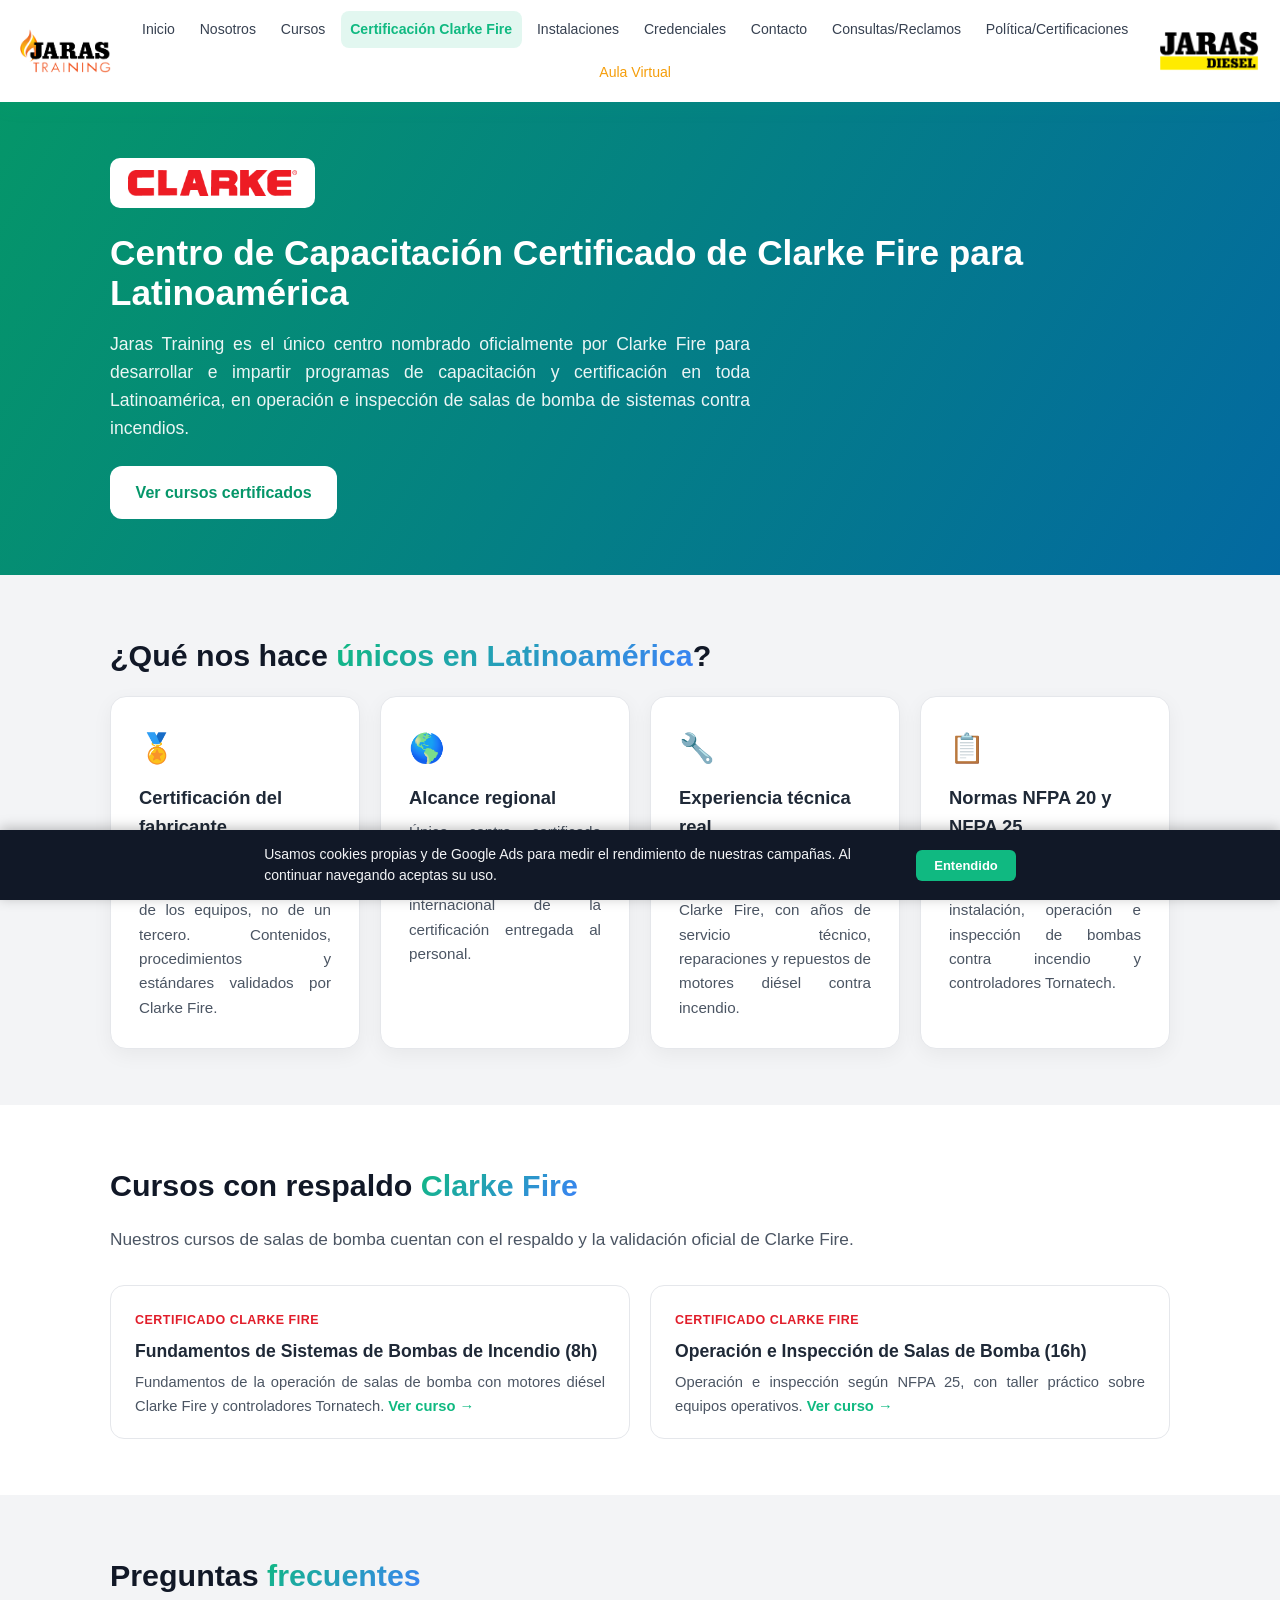
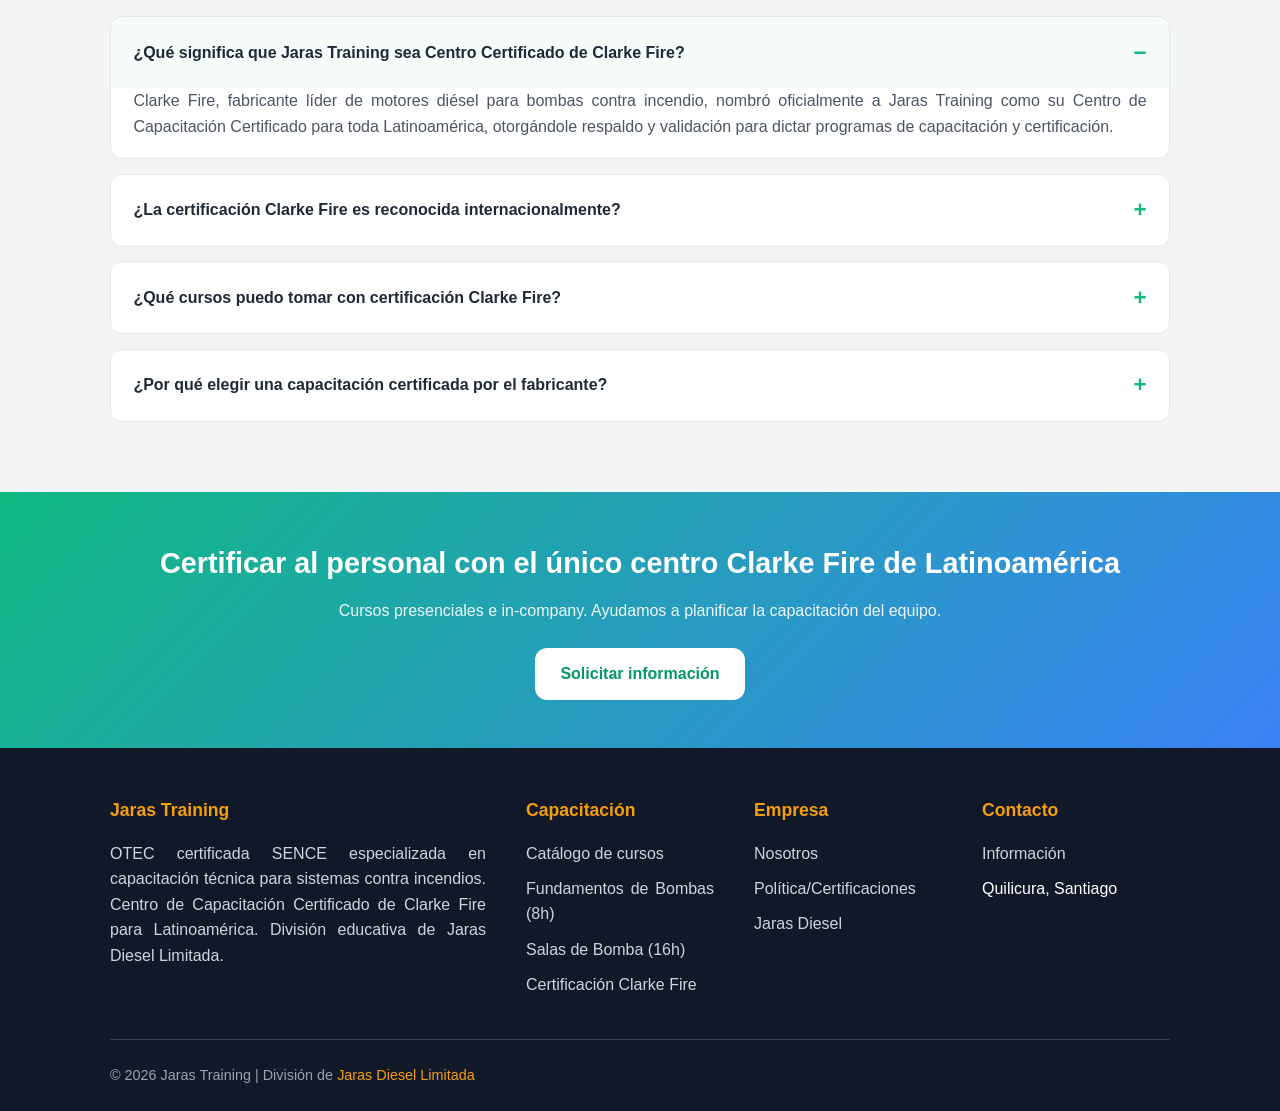
==== commit 9ff5ea17: "Sitio: se quita Aula Virtual del menú Co-Authored-By: Claude Opus 5.5 <noreply@anthropic.com>" ====
--- a/certificacion-clarke-fire.html
+++ b/certificacion-clarke-fire.html
@@ -199,7 +199,6 @@
                     <li><a href="certificacion-clarke-fire.html" class="nav-link active">Certificación Clarke Fire</a></li>
                     <li><a href="contacto.html" class="nav-link">Contacto</a></li>
                     <li><a href="politica-certificaciones.html" class="nav-link">Política/Certificaciones</a></li>
-                    <li><a href="https://clases.sercloud.cl/" target="_blank" class="nav-link" style="color: var(--accent-color);" rel="noopener">Aula Virtual</a></li>
                 </ul>
                 <img src="logo-jaras-diesel.png" alt="Jaras Diesel" class="logo-jaras-diesel">
             </nav>
